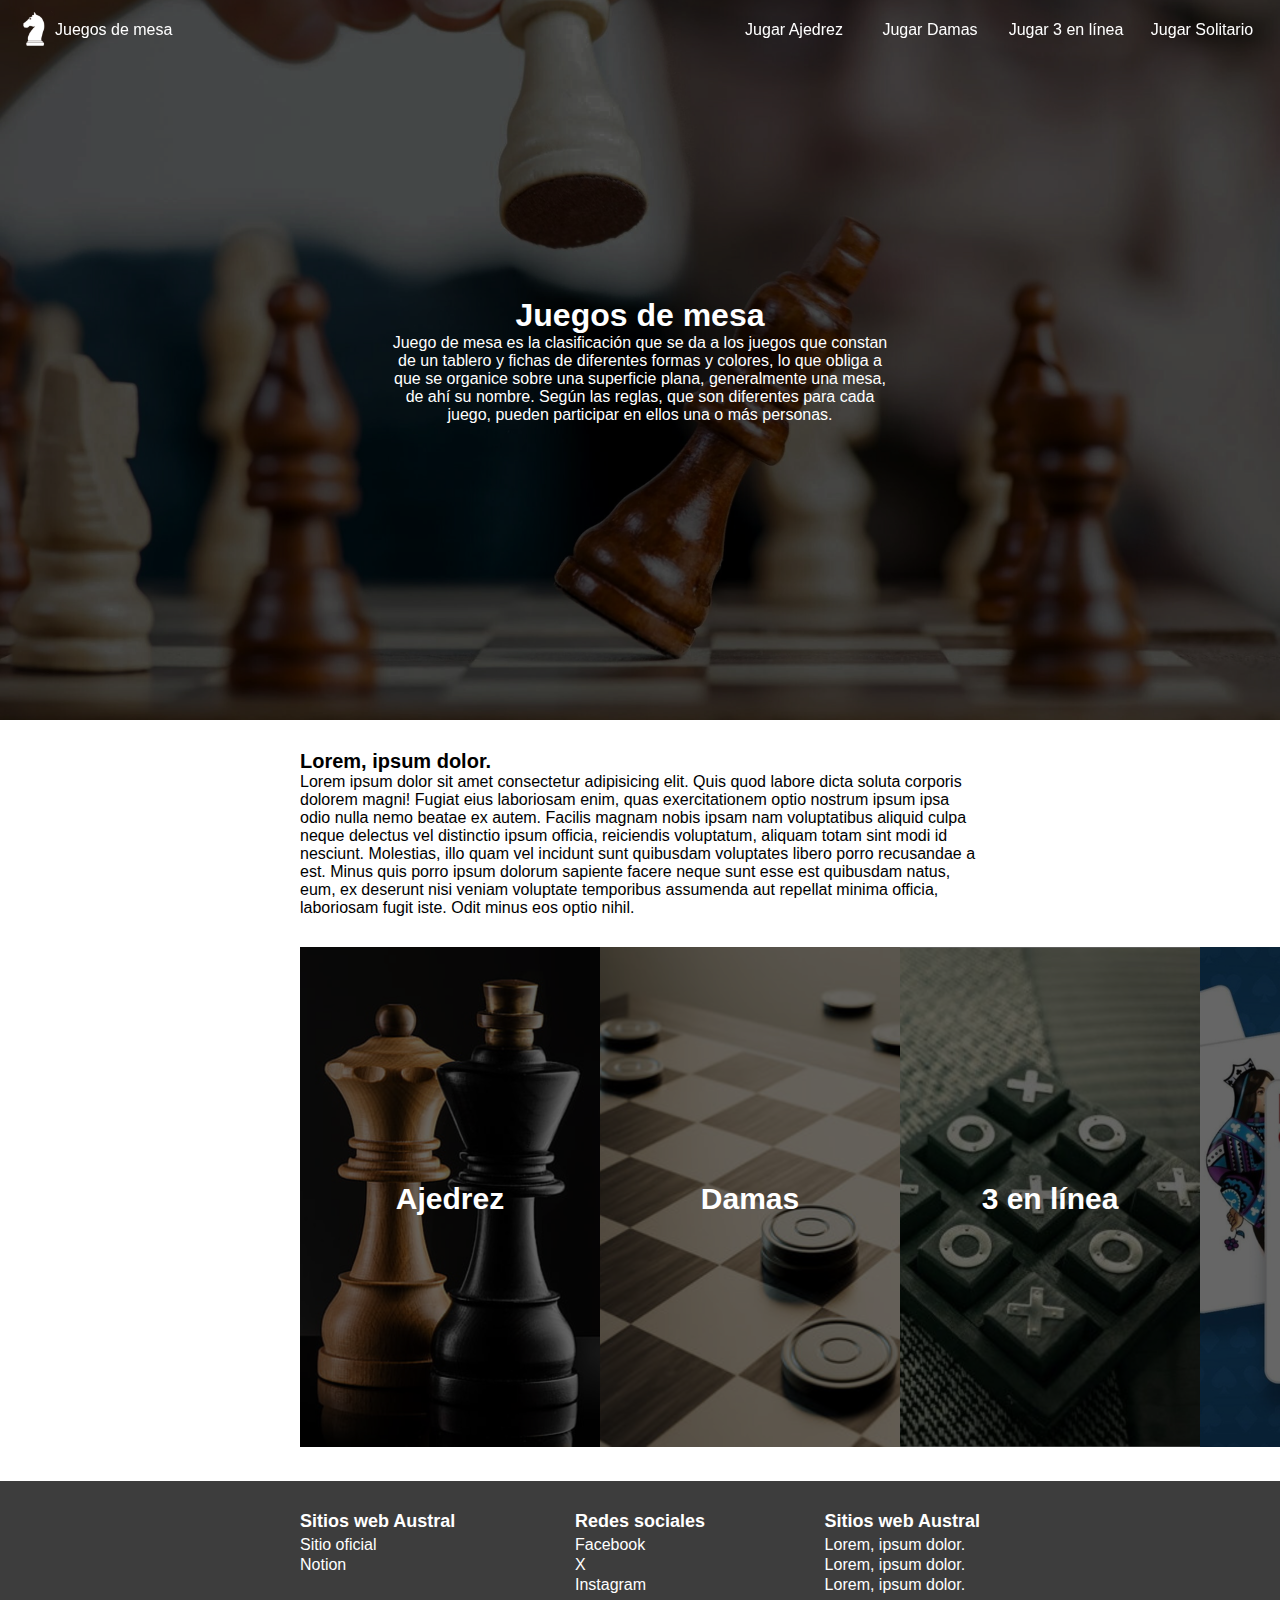
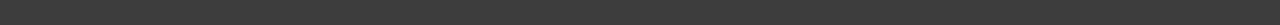
==== index.html @ 3b08328a "first commit" ====
<!DOCTYPE html>
<html lang="en">
<head>
    <meta charset="UTF-8">
    <meta name="viewport" content="width=device-width, initial-scale=1.0">
    <link rel="stylesheet" href="style.css">
    <title>Juegos de mesa</title>
</head>
<body>
    <header id="main-header">
        <a href="index.html" id='logo' class="vertical-alignment">
            <img src="sources/logo.png" alt="Logo">
            <p class="bold">Juegos de mesa</p>
        </a>
        <nav id="nav" class="vertical-alignment">
            <a href="https://www.chess.com/"class="button">Jugar Ajedrez</a>
            <a href="https://lidraughts.org/" class="button">Jugar Damas</a>
            <a href="tictactoe.html" class="button">Jugar 3 en línea</a>
            <a href="https://solitaired.com/es" class="button">Jugar Solitario</a>
        </nav>
    </header>


    <main>
        <div class="carousel horizontal-alignment vertical-alignment" id="carousel">
            <div id="carousel-text">
                <h1>Juegos de mesa</h1>
                <p>Juego de mesa es la clasificación que se da a los juegos que constan de un tablero y fichas de diferentes formas y colores, lo que obliga a que se organice sobre una superficie plana, generalmente una mesa, de ahí su nombre. Según las reglas, que son diferentes para cada juego, pueden participar en ellos una o más personas.</p>
            </div>
            
        </div>
        <div class="text">
            <p class="title">Lorem, ipsum dolor.</p>
            <p>Lorem ipsum dolor sit amet consectetur adipisicing elit. Quis quod labore dicta soluta corporis dolorem magni! Fugiat eius laboriosam enim, quas exercitationem optio nostrum ipsum ipsa odio nulla nemo beatae ex autem. Facilis magnam nobis ipsam nam voluptatibus aliquid culpa neque delectus vel distinctio ipsum officia, reiciendis voluptatum, aliquam totam sint modi id nesciunt. Molestias, illo quam vel incidunt sunt quibusdam voluptates libero porro recusandae a est. Minus quis porro ipsum dolorum sapiente facere neque sunt esse est quibusdam natus, eum, ex deserunt nisi veniam voluptate temporibus assumenda aut repellat minima officia, laboriosam fugit iste. Odit minus eos optio nihil.</p>
        </div>
        <div id="games-list">
            <a href="https://www.chess.com/" class="games-list-column">
                <p class="games-list-title">Ajedrez</p>
                <img src="sources/games-list/1.png" alt="Ajedrez" class="games-list-image">
            </a>
            <a href="https://lidraughts.org/" class="games-list-column">
                <p class="games-list-title">Damas</p>
                <img src="sources/games-list/2.png" alt="Damas" class="games-list-image">
            </a>
            <a href="tictactoe.html" class="games-list-column">
                <p class="games-list-title">3 en línea</p>
                <img src="sources/games-list/3.png" alt="3 en línea" class="games-list-image">
            </a>
            <a href="https://solitaired.com/es" class="games-list-column">
                <p class="games-list-title">Solitario</p>
                <img src="sources/games-list/4.png" alt="Solitario" class="games-list-image">
            </a>
        </div>
    </main>

    
    <footer>
        <div class="footer-column">
            <p>Sitios web Austral</p>
            <a href="https://www.austral.edu.ar/">Sitio oficial</a>
            <a href="https://gonzalo-bechara.notion.site/Desarrollo-Web-Frontend-Tec-Programaci-n-763faf0c0ef44ceb971f81e30f065527">Notion</a>
        </div>
        <div class="footer-column">
            <p>Redes sociales</p>
            <a href="https://www.facebook.com/UniversidadAustralSedeRosario">Facebook</a>
            <a href="https://x.com/UnivAustral">X</a>
            <a href="https://www.instagram.com/australrosario/">Instagram</a>
        </div>
        <div class="footer-column">
            <p>Sitios web Austral</p>
            <a href="">Lorem, ipsum dolor.</a>
            <a href="">Lorem, ipsum dolor.</a>
            <a href="">Lorem, ipsum dolor.</a>
        </div>
    </footer>

    <script src="index.js"></script>
</body>
</html>
---- style.css ----
:root {
    --main-color: rgb(39, 39, 39);
    --container-padding : 300px;
}

* {
    margin: 0;
    color: white;
    font-family: 'Segoe UI', Tahoma, Geneva, Verdana, sans-serif;
}

html, body {
    height: 100%;
}

a {
    text-decoration: none;
}

.vertical-alignment {
    align-items: center;
    display: flex;
}

.horizontal-alignment {
    justify-content: center;
    display: flex;
}



/* Header ___________________________________________________________________________________________ */

header {
    --padding : 10px;
    position: fixed;
    width: calc(100% - var(--padding) * 2);
    display: flex;
    justify-content: space-between;
    padding: var(--padding);
    z-index: 1;
    transition: 0.7s;
    a {
        margin: 0 5px;
    }
}

#main-header {
    background-color: transparent;
}

#tictactoe-header {
    background-color: var(--main-color);
    box-shadow: 0 0 3px black;

}

#logo img {
    width: 40px;
}

.button {
    transition: 0.3s;
    padding: 3px;
    border-radius: 3px;
    width: 120px;
    text-align: center;
}

.button:hover {
    background-color: rgba(255, 255, 255, 0.1);
}



/* Carousel _____________________________________________________________________________________________ */

#carousel {
    background: url("sources/backgrounds/1.png");
    background-size: cover;
    height: 80vh;
    transition: background-image 1s ease-in-out;
}

#carousel-text {
    width: 500px;
    text-align: center;
}



/* Text _________________________________________________________________________________________________ */

.title {
    font-size: 20px;
    font-weight: bold;
}

.text {
    margin: 30px 300px;
    p {
        color: black;
    }
}



/* Games List _______________________________________________________________________________________ */

#games-list {
    display: flex;
    justify-content: space-between;
    padding: 0 var(--container-padding);
    margin: 0 0 30px;
}

.games-list-column {
    width: 300px;
    position: relative;
    text-align: center;
}

.games-list-title {
    color: white;
    font-weight: bold;
    font-size: 30px;
    position: absolute;
    top: 50%;
    left: 50%;
    z-index: 1;
    transform: translate(-50%, -50%);
}

.games-list-image {
    height: 500px;
    width: inherit;
    transition: 0.5s;
    filter: brightness(0.4);
}

.games-list-column:hover {
    .games-list-image {
        filter: brightness(0.2);
    }
}



/* Footer ___________________________________________________________________________________________ */

footer {
    display: flex;
    justify-content: space-between;
    padding: 30px var(--container-padding);
    background-color: rgb(61, 61, 61);
    
}

.footer-column {
    display: flex;
    flex-direction: column;
    p {
        font-weight: bold;
        font-size: large;
        margin: 0 0 3px;
    }
    
    a {
        display: inline-block;
        margin: 1px 0;
    }

    a:hover {
        text-decoration: underline;
    }
}

/* TicTacToe ________________________________________________________________________________________ */

#tictactoe-body {
    height: 100vh;
    display: flex;
    flex-direction: column;
}

.tictactoe {
    flex-grow: 1;
    flex-direction: column;
    gap: 30px;
}

#board {
    height: 360px;
    width: 360px;
    display: flex;
    flex-wrap: wrap;
    button {
        color: black;
        font-size: 80px;
        width: 120px;
        height: 120px;
    }

}

#results {
    align-items: center;
    flex-direction: column;
    gap: 15px;
    p {
        color: black;
        height: 70px;
        font-size: 50px;
    }
}

#restart-button {
    color: white;
    background-color: var(--main-color);
    border-radius: 10px;
    font-size: 30px;
    width: 300px;
    text-align: center;
    box-shadow: 0 0 3px 1px grey;
    transition: 0.3s;
    cursor: pointer;
}

#restart-button:hover {
    filter: brightness(0.5);
}
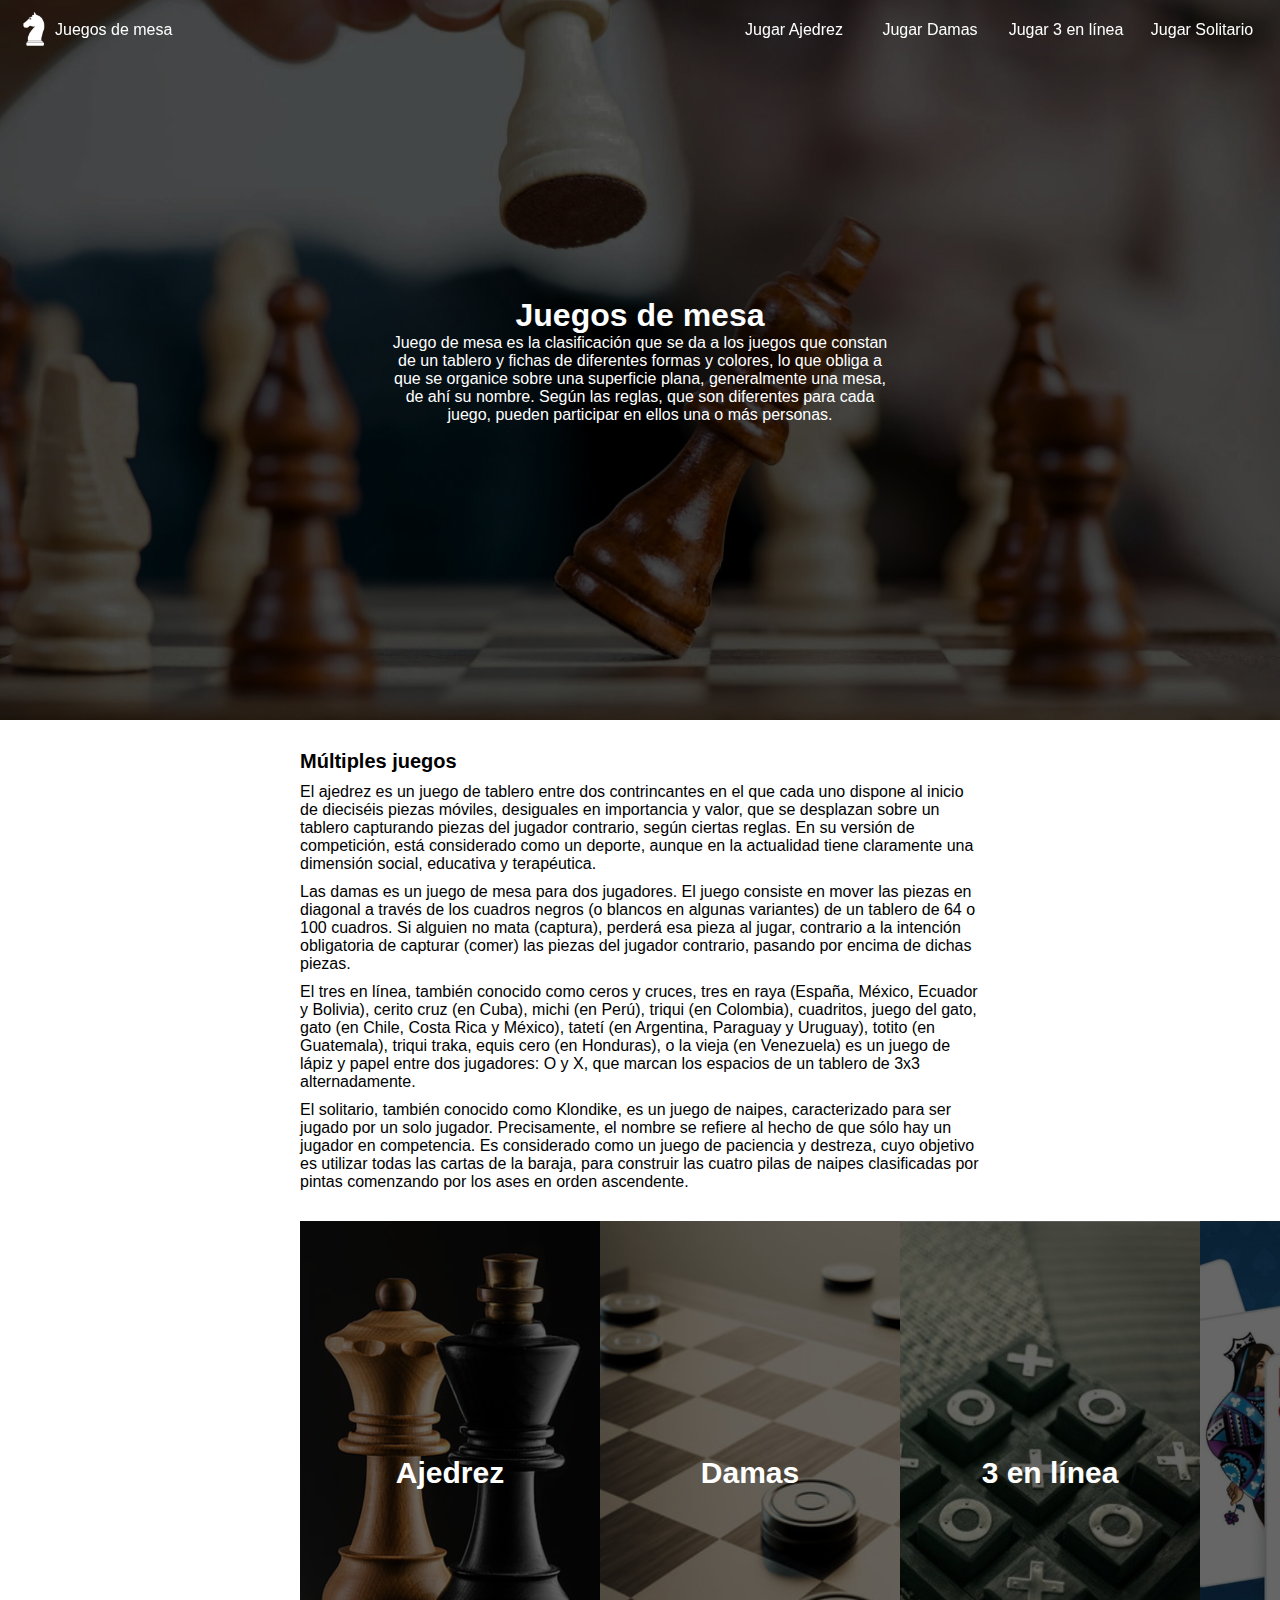
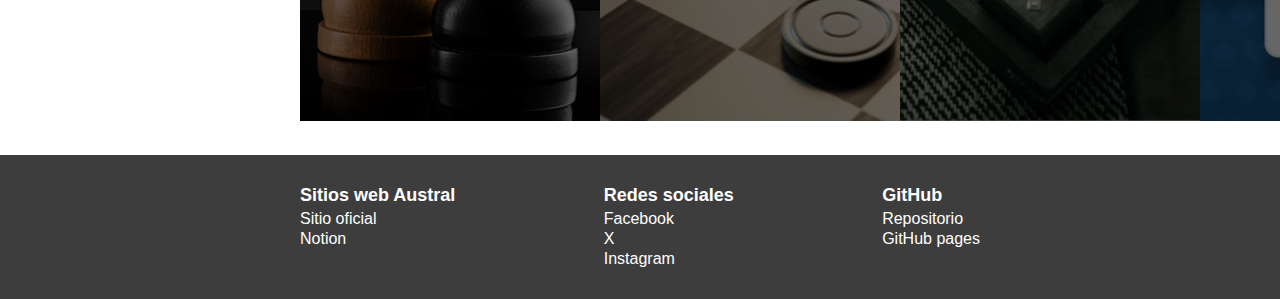
==== commit cf00f7a1: "Commit" ====
--- a/index.html
+++ b/index.html
@@ -30,8 +30,11 @@
             
         </div>
         <div class="text">
-            <p class="title">Lorem, ipsum dolor.</p>
-            <p>Lorem ipsum dolor sit amet consectetur adipisicing elit. Quis quod labore dicta soluta corporis dolorem magni! Fugiat eius laboriosam enim, quas exercitationem optio nostrum ipsum ipsa odio nulla nemo beatae ex autem. Facilis magnam nobis ipsam nam voluptatibus aliquid culpa neque delectus vel distinctio ipsum officia, reiciendis voluptatum, aliquam totam sint modi id nesciunt. Molestias, illo quam vel incidunt sunt quibusdam voluptates libero porro recusandae a est. Minus quis porro ipsum dolorum sapiente facere neque sunt esse est quibusdam natus, eum, ex deserunt nisi veniam voluptate temporibus assumenda aut repellat minima officia, laboriosam fugit iste. Odit minus eos optio nihil.</p>
+            <p class="title">Múltiples juegos</p>
+            <p>El ajedrez es un juego de tablero entre dos contrincantes en el que cada uno dispone al inicio de dieciséis piezas móviles, desiguales en importancia y valor, que se desplazan sobre un tablero capturando piezas del jugador contrario, según ciertas reglas. En su versión de competición, está considerado como un deporte, aunque en la actualidad tiene claramente una dimensión social, educativa y terapéutica.</p>
+            <p>Las damas es un juego de mesa para dos jugadores. El juego consiste en mover las piezas en diagonal a través de los cuadros negros (o blancos en algunas variantes) de un tablero de 64 o 100 cuadros. Si alguien no mata (captura), perderá esa pieza al jugar, contrario a la intención obligatoria de capturar (comer) las piezas del jugador contrario, pasando por encima de dichas piezas.</p>            
+            <p>El tres en línea, también conocido como ceros y cruces, tres en raya (España, México, Ecuador y Bolivia), cerito cruz (en Cuba), michi (en Perú), triqui (en Colombia), cuadritos, juego del gato, gato (en Chile, Costa Rica y México), tatetí (en Argentina, Paraguay y Uruguay), totito (en Guatemala), triqui traka, equis cero (en Honduras), o la vieja (en Venezuela) es un juego de lápiz y papel entre dos jugadores: O y X, que marcan los espacios de un tablero de 3x3 alternadamente.</p>
+            <p>El solitario, también conocido como Klondike, es un juego de naipes, caracterizado para ser jugado por un solo jugador. Precisamente, el nombre se refiere al hecho de que sólo hay un jugador en competencia. Es considerado como un juego de paciencia y destreza, cuyo objetivo es utilizar todas las cartas de la baraja, para construir las cuatro pilas de naipes clasificadas por pintas comenzando por los ases en orden ascendente.</p>
         </div>
         <div id="games-list">
             <a href="https://www.chess.com/" class="games-list-column">
@@ -67,10 +70,9 @@
             <a href="https://www.instagram.com/australrosario/">Instagram</a>
         </div>
         <div class="footer-column">
-            <p>Sitios web Austral</p>
-            <a href="">Lorem, ipsum dolor.</a>
-            <a href="">Lorem, ipsum dolor.</a>
-            <a href="">Lorem, ipsum dolor.</a>
+            <p>GitHub</p>
+            <a href="https://github.com/ezewheel/frontend-1">Repositorio</a>
+            <a href="https://ezewheel.github.io/frontend-1/index.html">GitHub pages</a>
         </div>
     </footer>
 
--- a/style.css
+++ b/style.css
@@ -100,6 +100,7 @@
     margin: 30px 300px;
     p {
         color: black;
+        margin: 10px 0 0 0;
     }
 }
 
